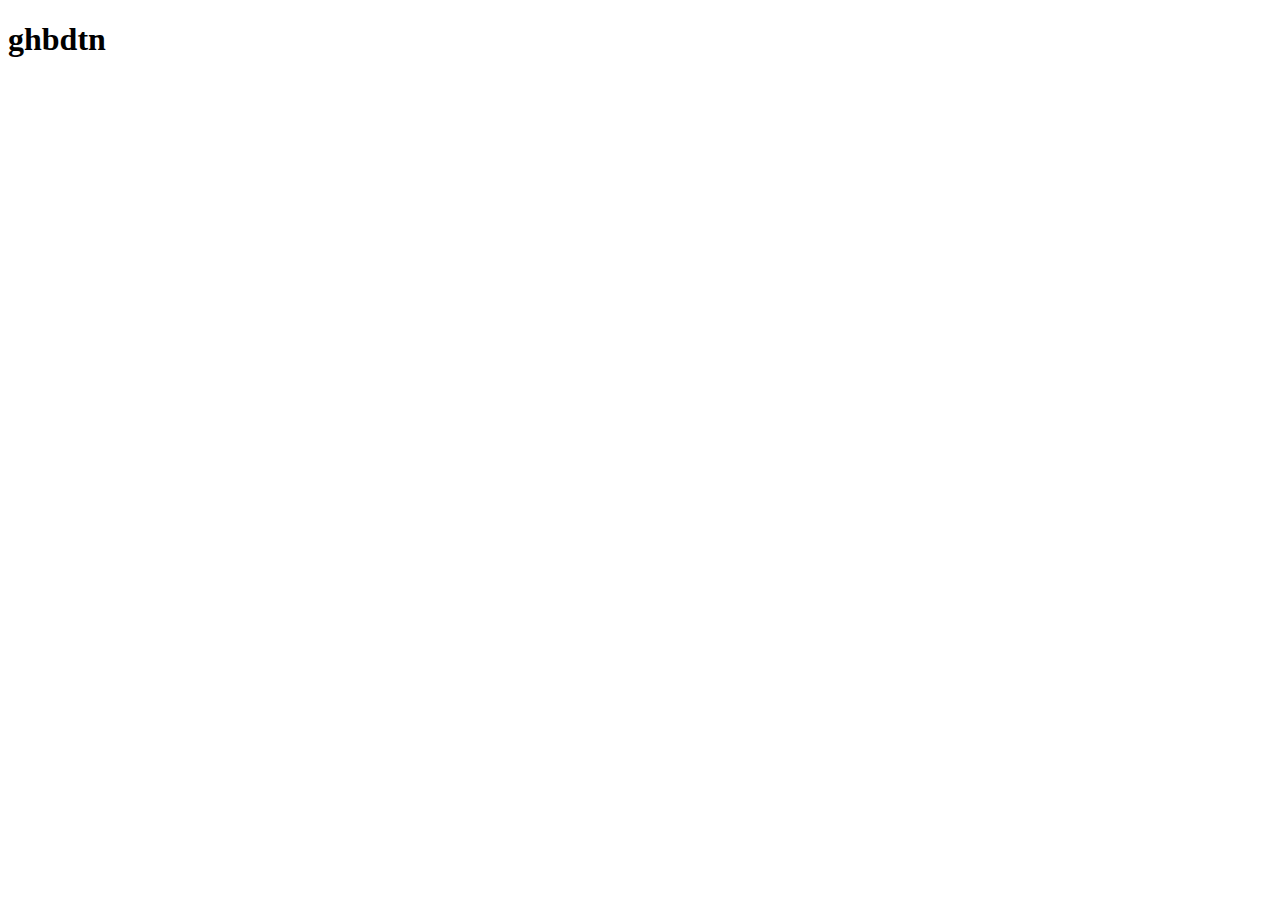
==== index.html @ 113edb32 "init and create dev" ====
<!DOCTYPE html>
<html lang="en">
  <head>
    <meta charset="UTF-8" />
    <meta http-equiv="X-UA-Compatible" content="IE=edge" />
    <meta name="viewport" content="width=device-width, initial-scale=1.0" />
    <title>Document</title>
  </head>
  <body>
    <h1>ghbdtn</h1>
  </body>
</html>
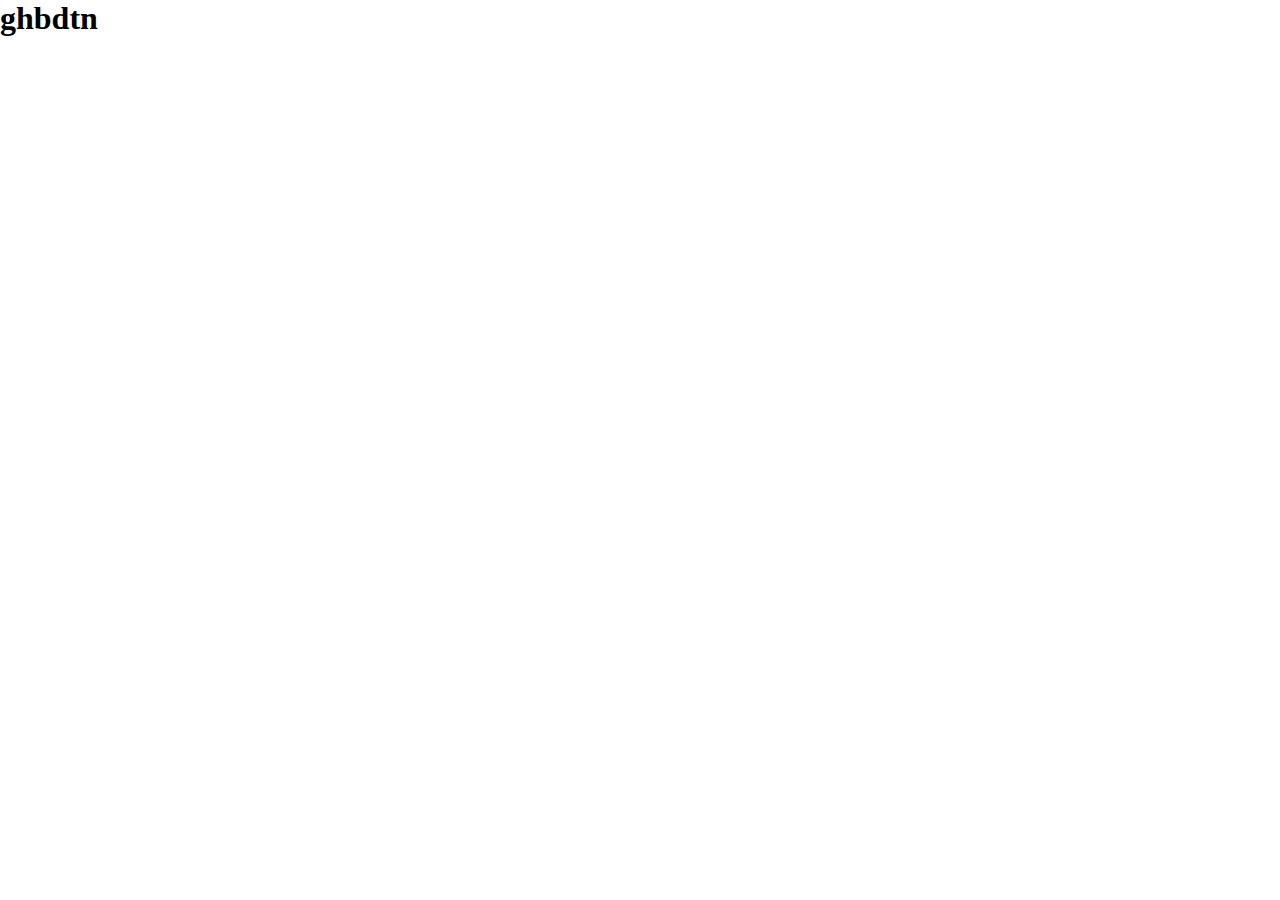
==== commit 00fdbbb9: "run sass compiler" ====
--- a/index.html
+++ b/index.html
@@ -1,10 +1,11 @@
 <!DOCTYPE html>
-<html lang="en">
+<html lang="ru">
   <head>
     <meta charset="UTF-8" />
     <meta http-equiv="X-UA-Compatible" content="IE=edge" />
     <meta name="viewport" content="width=device-width, initial-scale=1.0" />
-    <title>Document</title>
+    <title>Красота-Здоровье</title>
+    <link rel="stylesheet" href="css/style.css" />
   </head>
   <body>
     <h1>ghbdtn</h1>
--- a/css/style.css
+++ b/css/style.css
@@ -0,0 +1,8 @@
+*,
+*::before,
+*::after {
+  padding: 0px;
+  margin: 0px;
+  border: 0px;
+  box-sizing: border-box;
+}/*# sourceMappingURL=style.css.map */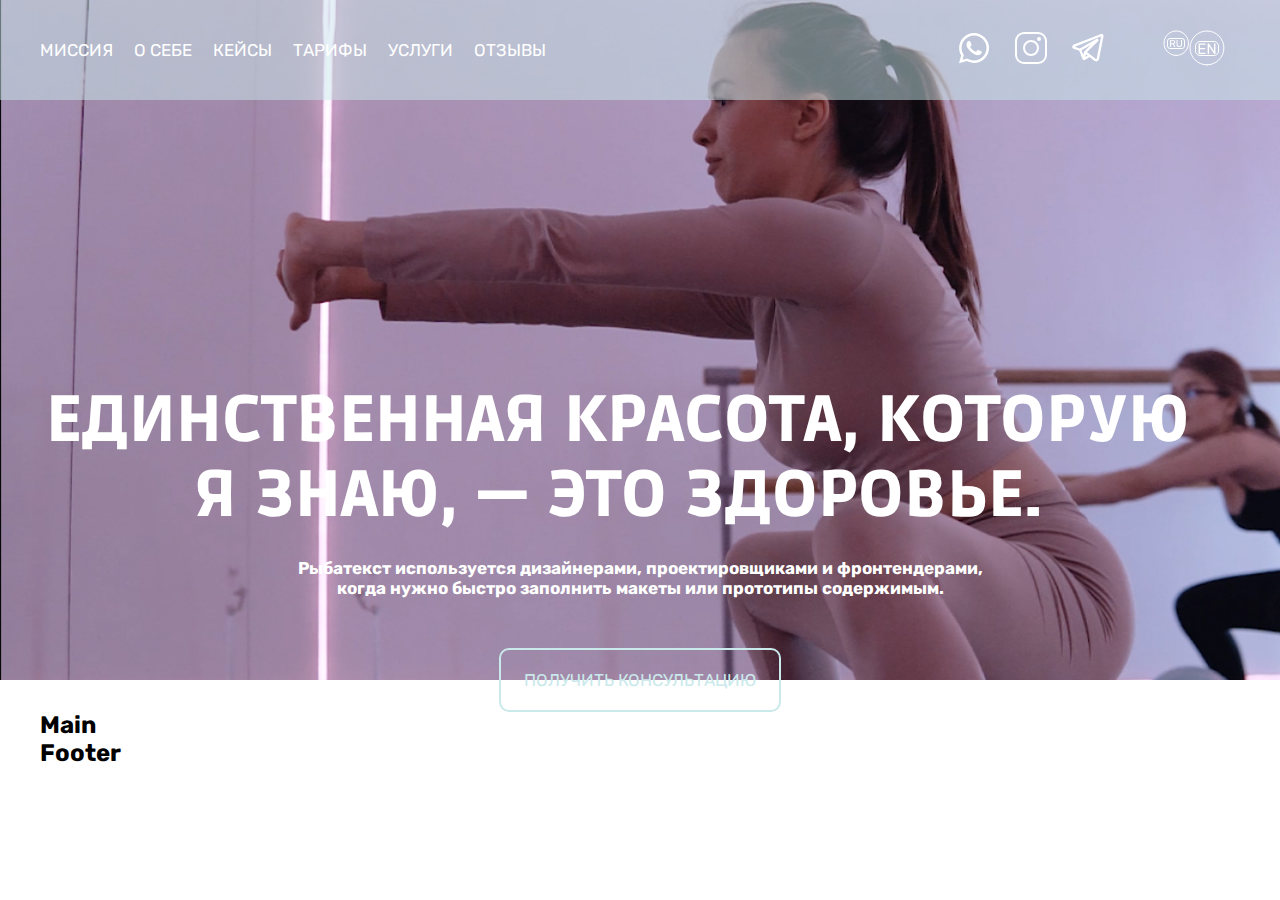
==== commit 0ce86153: "create Header" ====
--- a/index.html
+++ b/index.html
@@ -5,9 +5,86 @@
     <meta http-equiv="X-UA-Compatible" content="IE=edge" />
     <meta name="viewport" content="width=device-width, initial-scale=1.0" />
     <title>Красота-Здоровье</title>
+    <link rel="preconnect" href="https://fonts.googleapis.com" />
+    <link rel="preconnect" href="https://fonts.gstatic.com" crossorigin />
+    <link href="https://fonts.googleapis.com/css2?family=Rubik:wght@300;400;500;600;700&display=swap" rel="stylesheet" />
+    <link rel="preconnect" href="https://fonts.googleapis.com" />
+    <link rel="preconnect" href="https://fonts.gstatic.com" crossorigin />
+    <link href="https://fonts.googleapis.com/css2?family=Ruda:wght@700;800;900&display=swap" rel="stylesheet" />
+
+    <link rel="stylesheet" href="css/normalize.css" />
     <link rel="stylesheet" href="css/style.css" />
   </head>
   <body>
-    <h1>ghbdtn</h1>
+    <header class="header">
+      <div class="header__navbar navbar-header">
+        <div class="navbar-header__menu menu">
+          <div class="container">
+            <button type="button" class="menu__icon icon-menu">
+              <span class="menu__icon-toggle">☰</span>
+              <!-- <span class="menu-button__line"></span>
+                  <span class="menu-button__line"></span>
+                  <span class="menu-button__line"></span> -->
+            </button>
+            <!-- /.button -->
+            <nav class="menu__body">
+              <ul class="menu__list">
+                <li class="menu__item"><a href="#" class="menu__link">Миссия</a></li>
+                <li class="menu__item"><a href="#" class="menu__link">о себе</a></li>
+                <li class="menu__item"><a href="#" class="menu__link">кейсы</a></li>
+                <li class="menu__item"><a href="#" class="menu__link">тарифы</a></li>
+                <li class="menu__item"><a href="#" class="menu__link">услуги</a></li>
+                <li class="menu__item"><a href="#" class="menu__link">отзывы</a></li>
+              </ul>
+            </nav>
+            <div class="menu__wrapper">
+              <div class="menu__social social">
+                <a class="menu__social-link" href=""><img src="img/icons/whatsapp-svgrepo-com 1.svg" alt="icon whatsapp" /></a>
+                <a class="menu__social-link" href=""><img src="img/icons/instagram-svgrepo-com 1.svg" alt="icon instagram" /></a>
+                <a class="menu__social-link" href=""><img src="img/icons/telegram-svgrepo-com 1.svg" alt="icon telegram" /></a>
+              </div>
+              <div class="menu__lang">
+                <div class="menu__lang-block menu__lang-ru">
+                  <a class="menu__lang-link" href=""><img src="img/icons/ru.svg" alt="" /></a>
+                </div>
+
+                <div class="menu__lang-block menu__lang-en">
+                  <a class="menu__lang-link" href=""><img src="img/icons/eng.svg" alt="" /></a>
+                </div>
+              </div>
+            </div>
+          </div>
+          <!-- /.container -->
+        </div>
+      </div>
+      <!-- /.header__navbar -->
+      <div class="header__hero header-hero">
+        <div class="container">
+          <h1 class="header-hero__title">Единственная красота, которую я знаю, — это здоровье.</h1>
+          <div class="header-hero__text">
+            <p class="header-hero__descr">
+              Рыбатекст используется дизайнерами, проектировщиками и фронтендерами, когда нужно быстро заполнить макеты или прототипы содержимым.
+            </p>
+          </div>
+          <button class="header-hero__button button">
+            <a href="#" class="header-hero__link">получить консультацию</a>
+          </button>
+        </div>
+      </div>
+      <!-- /.hero -->
+      <div class="header__background">
+        <img class="header__background-image" src="img/header-bacground.jpg" alt="" />
+      </div>
+    </header>
+    <!-- /.header -->
+    <main class="main">
+      <div class="container"><h2>Main</h2></div>
+    </main>
+    <!-- /.main -->
+    <footer class="footer">
+      <div class="container"><h2>Footer</h2></div>
+    </footer>
+    <!-- /. footer -->
+    <script src="./js/script.js"></script>
   </body>
 </html>
--- a/css/style.css
+++ b/css/style.css
@@ -5,4 +5,161 @@
   margin: 0px;
   border: 0px;
   box-sizing: border-box;
+}
+* img,
+*::before img,
+*::after img {
+  width: 100%;
+  height: 100%;
+  -o-object-fit: contain;
+     object-fit: contain;
+}
+
+body,
+html {
+  overflow-x: hidden;
+  font-family: "Rubik", sans-serif;
+}
+
+.container {
+  width: 1200px;
+  margin: 0 auto;
+}
+
+li {
+  list-style-type: none;
+}
+
+a {
+  text-decoration: none;
+}
+
+input,
+button {
+  outline: none;
+  border: none;
+  cursor: pointer;
+}
+
+.header__navbar {
+  position: absolute;
+  top: 0;
+  left: 50%;
+  transform: translate(-50%, 0);
+  width: 100%;
+  z-index: 10;
+}
+.header__background {
+  position: absolute;
+  top: 0;
+  left: 0;
+  z-index: 1;
+  width: 100%;
+}
+.header__background-image {
+  width: 100%;
+}
+.header__hero {
+  padding-top: 383px;
+  text-align: center;
+}
+.header__hero .container {
+  position: relative;
+  z-index: 10;
+}
+.header-hero {
+  text-align: center;
+  color: #fff;
+}
+.header-hero__title {
+  width: 1155px;
+  margin-top: 0;
+  margin-bottom: 25px;
+  font-family: "Ruda";
+  font-weight: 900;
+  font-size: 65px;
+  line-height: 75px;
+  text-transform: uppercase;
+}
+.header-hero__text {
+  width: 688px;
+  margin: 0 auto;
+  margin-bottom: 50px;
+}
+.header-hero__descr {
+  font-family: "Rubik";
+  font-weight: 700;
+  font-size: 17px;
+  line-height: 20px;
+}
+.header-hero__button {
+  border: 2px solid #CAE9EB;
+  background: transparent;
+  border-radius: 10px;
+  padding: 20px 23px;
+  font-family: "Rubik";
+  font-weight: 400;
+  font-size: 17px;
+  line-height: 20px;
+  text-align: center;
+  text-transform: uppercase;
+}
+.header-hero__link {
+  color: #CAE9EB;
+}
+
+.navbar-header__menu {
+  padding: 30px 0;
+  background-color: rgba(202, 233, 235, 0.5);
+  color: #FFF;
+}
+.navbar-header__menu .container {
+  display: flex;
+  justify-content: space-between;
+  align-items: center;
+}
+.navbar-header__social {
+  margin-right: 59px;
+}
+
+.menu__link {
+  color: #fff;
+  font-family: "Rubik";
+  font-style: normal;
+  font-weight: 400;
+  font-size: 17px;
+  line-height: 20px;
+  text-align: center;
+  text-transform: uppercase;
+}
+.menu__lang {
+  margin-right: 15px;
+  display: flex;
+  justify-content: space-between;
+  align-items: center;
+}
+.menu__lang-ru {
+  margin-bottom: 10px;
+}
+.menu__list {
+  display: flex;
+  justify-content: space-between;
+  align-items: center;
+}
+.menu__item:not(:last-child) {
+  margin-right: 21px;
+}
+.menu__wrapper {
+  display: flex;
+  justify-content: space-between;
+  align-items: center;
+}
+.menu__social {
+  display: flex;
+  justify-content: space-between;
+  width: 146px;
+  margin-right: 59px;
+}
+.menu__icon {
+  display: none;
 }/*# sourceMappingURL=style.css.map */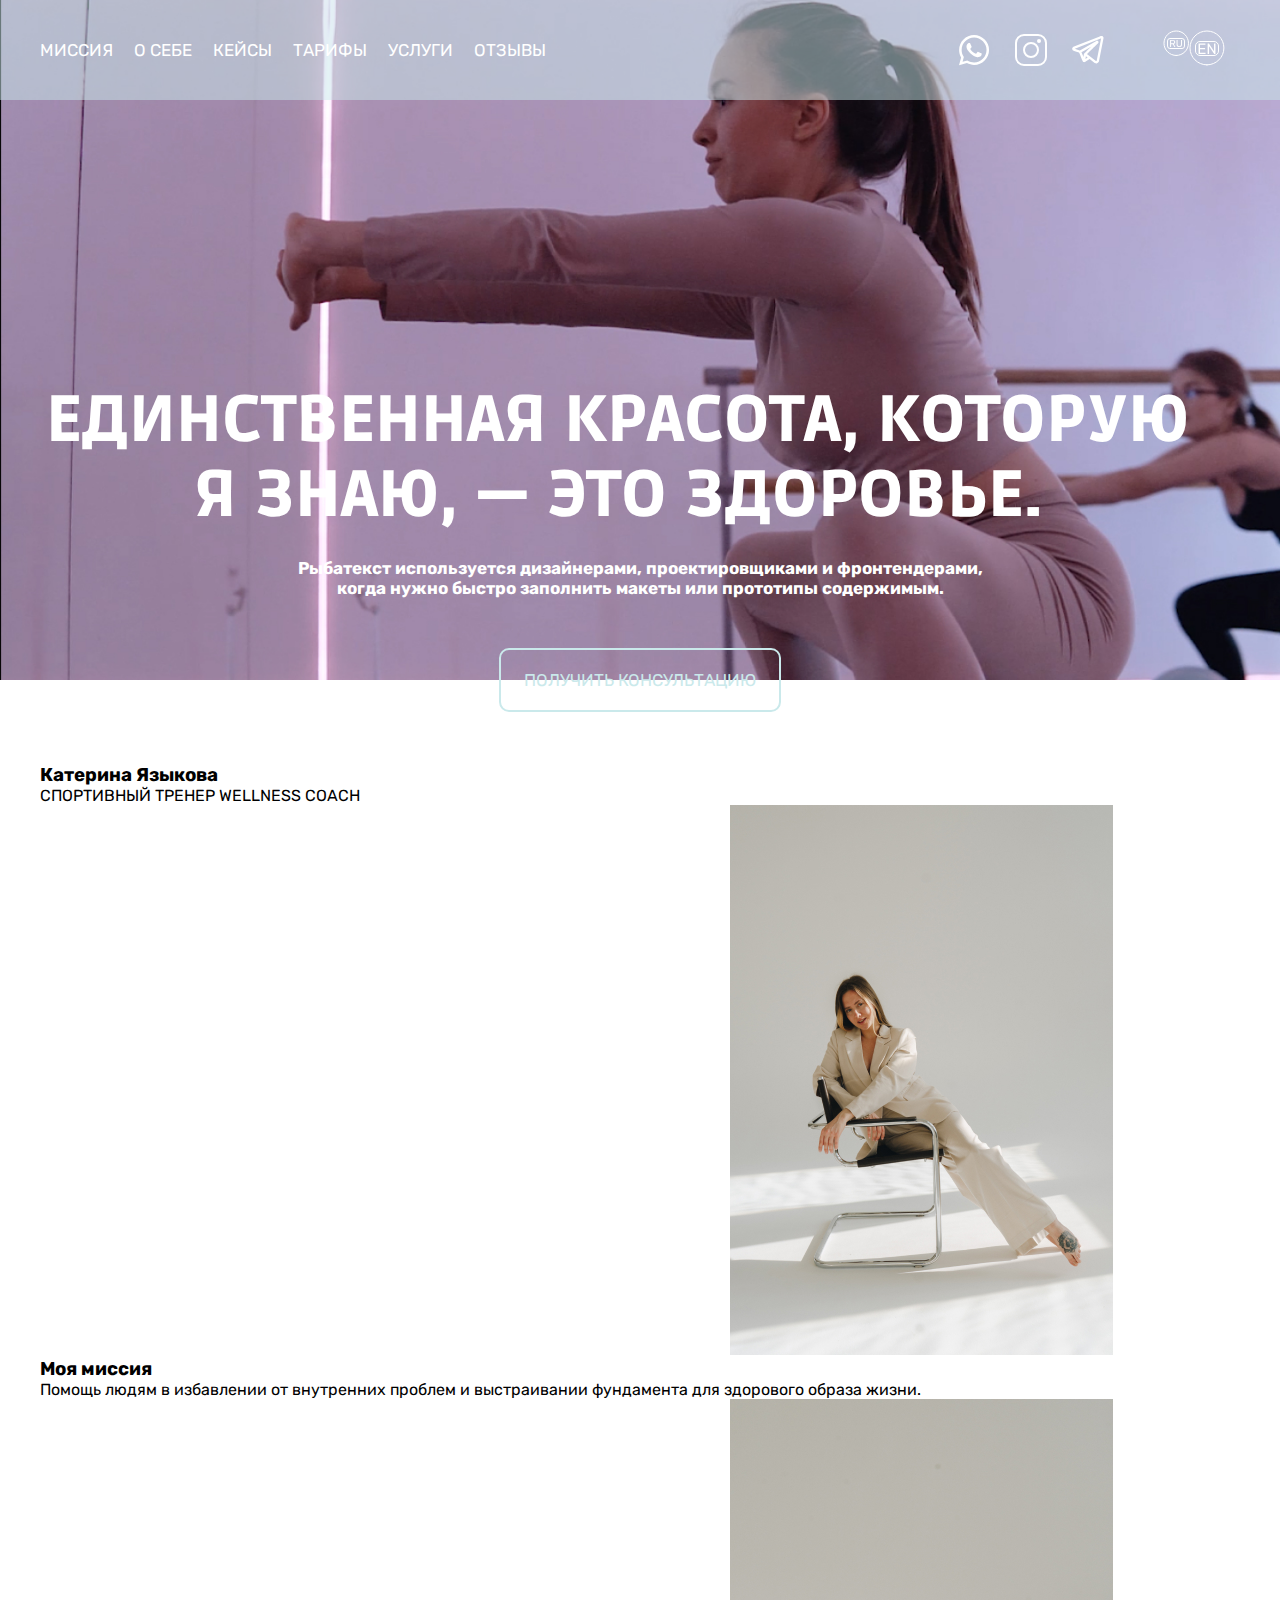
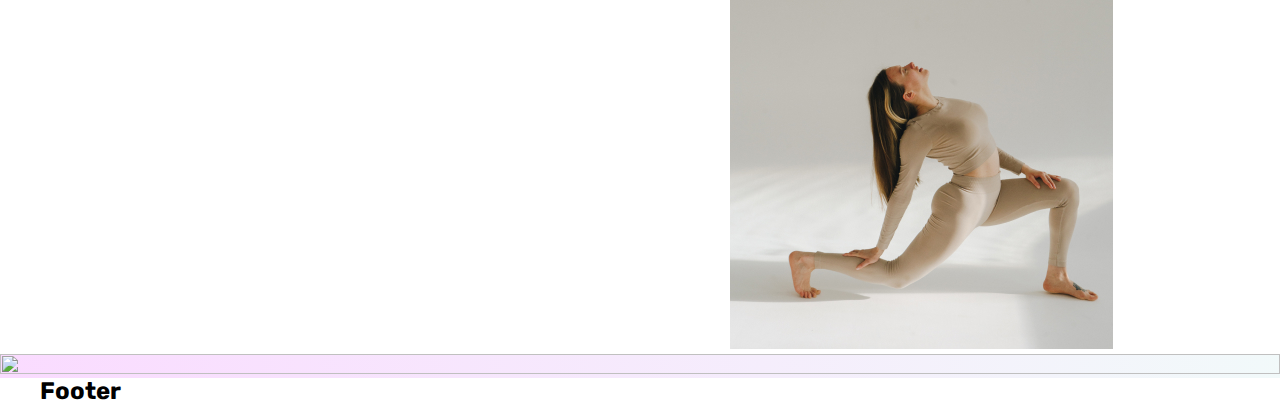
==== commit 4a36f6e1: "create structure Main" ====
--- a/index.html
+++ b/index.html
@@ -73,12 +73,56 @@
       </div>
       <!-- /.hero -->
       <div class="header__background">
-        <img class="header__background-image" src="img/header-bacground.jpg" alt="" />
+        <img class="header__background-image" src="img/header-background.jpg" alt="" />
       </div>
     </header>
     <!-- /.header -->
     <main class="main">
-      <div class="container"><h2>Main</h2></div>
+      <section class="main__bio bio">
+        <div class="container">
+          <div class="bio__block">
+            <div class="bio__name">
+              <h3 class="bio__name-tile">Катерина Языкова</h3>
+              <p class="bio__name-text">‌СПОРТИВНЫЙ ТРЕНЕР WELLNESS COACH</p>
+              <img src="./img/bio-01.jpg" alt="name-tile" class="bio__name-img bio-picture" />
+            </div>
+            <!-- /.bio__name -->
+            <div class="bio__mission">
+              <h3 class="bio__mission-tile">Моя миссия</h3>
+              <p class="bio__mission-text">‌‌Помощь людям в избавлении от внутренних проблем и выстраивании фундамента для здорового образа жизни.</p>
+              <img src="./img/bio-02.jpg" alt="ission-tile" class="bio__mission-img bio-picture" />
+            </div>
+            <!-- /.bio__mission -->
+          </div>
+          <!-- /.bio__block -->
+          <div class="bio__about"></div>
+          <!-- /.bio__about -->
+        </div>
+        <!-- /.container-bio -->
+        <div class="bio__background">
+          <img src="" alt="" class="bio__background-img" />
+        </div>
+        <!-- / bio__background -->
+      </section>
+      <!-- /section main__bio -->
+      <section class="main__cert cert"></section>
+      <!-- /.main__cert -->
+      <section class="main__work work"></section>
+      <!-- /.main__work -->
+      <section class="main__cases cases"></section>
+      <!-- /.main__cases -->
+      <section class="main__coworks coworks"></section>
+      <!-- /.main__coworker -->
+      <section class="main__formats formats"></section>
+      <!-- /.main__formats -->
+      <section class="main__consult consult"></section>
+      <!-- /.main__consult -->
+      <section class="main__single single"></section>
+      <!-- /.main__single -->
+      <section class="main__video video"></section>
+      <!-- /.main__video -->
+      <section class="main__review review"></section>
+      <!-- /.main__review -->
     </main>
     <!-- /.main -->
     <footer class="footer">
--- a/css/style.css
+++ b/css/style.css
@@ -6,9 +6,8 @@
   border: 0px;
   box-sizing: border-box;
 }
-* img,
-*::before img,
-*::after img {
+
+img {
   width: 100%;
   height: 100%;
   -o-object-fit: contain;
@@ -19,6 +18,10 @@
 html {
   overflow-x: hidden;
   font-family: "Rubik", sans-serif;
+}
+
+h1 {
+  margin: 0;
 }
 
 .container {
@@ -41,58 +44,7 @@
   cursor: pointer;
 }
 
-.header__navbar {
-  position: absolute;
-  top: 0;
-  left: 50%;
-  transform: translate(-50%, 0);
-  width: 100%;
-  z-index: 10;
-}
-.header__background {
-  position: absolute;
-  top: 0;
-  left: 0;
-  z-index: 1;
-  width: 100%;
-}
-.header__background-image {
-  width: 100%;
-}
-.header__hero {
-  padding-top: 383px;
-  text-align: center;
-}
-.header__hero .container {
-  position: relative;
-  z-index: 10;
-}
-.header-hero {
-  text-align: center;
-  color: #fff;
-}
-.header-hero__title {
-  width: 1155px;
-  margin-top: 0;
-  margin-bottom: 25px;
-  font-family: "Ruda";
-  font-weight: 900;
-  font-size: 65px;
-  line-height: 75px;
-  text-transform: uppercase;
-}
-.header-hero__text {
-  width: 688px;
-  margin: 0 auto;
-  margin-bottom: 50px;
-}
-.header-hero__descr {
-  font-family: "Rubik";
-  font-weight: 700;
-  font-size: 17px;
-  line-height: 20px;
-}
-.header-hero__button {
+button {
   border: 2px solid #CAE9EB;
   background: transparent;
   border-radius: 10px;
@@ -104,6 +56,75 @@
   text-align: center;
   text-transform: uppercase;
 }
+
+@media (min-width: 992px) and (max-width: 1199.98px) {
+  .container {
+    width: 1000px;
+  }
+}
+@media (min-width: 768px) and (max-width: 991.98px) {
+  .container {
+    width: 800px;
+  }
+}
+.header {
+  height: 765px;
+  overflow: hidden;
+  position: relative;
+}
+.header__navbar {
+  position: absolute;
+  top: 0;
+  left: 50%;
+  transform: translate(-50%, 0);
+  width: 100%;
+  z-index: 10;
+}
+.header__background {
+  position: absolute;
+  top: 0;
+  left: 0;
+  z-index: 1;
+  width: 100%;
+}
+.header__background-image {
+  width: 100%;
+  height: 100%;
+  -o-object-fit: cover;
+     object-fit: cover;
+}
+.header__hero {
+  padding-top: 383px;
+  text-align: center;
+}
+.header__hero .container {
+  position: relative;
+  z-index: 10;
+}
+.header-hero {
+  text-align: center;
+  color: #fff;
+}
+.header-hero__title {
+  width: 1155px;
+  margin-bottom: 25px;
+  font-family: "Ruda";
+  font-weight: 900;
+  font-size: 65px;
+  line-height: 75px;
+  text-transform: uppercase;
+}
+.header-hero__text {
+  width: 688px;
+  margin: 0 auto;
+  margin-bottom: 50px;
+}
+.header-hero__descr {
+  font-family: "Rubik";
+  font-weight: 700;
+  font-size: 17px;
+  line-height: 20px;
+}
 .header-hero__link {
   color: #CAE9EB;
 }
@@ -162,4 +183,43 @@
 }
 .menu__icon {
   display: none;
+}
+
+@media (min-width: 992px) and (max-width: 1199.98px) {
+  .header__hero {
+    padding-top: 300px;
+  }
+  .header-hero__title {
+    width: 800px;
+    font-size: 45px;
+    line-height: 1.15;
+    margin: 0 auto;
+    margin-bottom: 25px;
+  }
+  .header-hero__text {
+    width: 688px;
+    margin: 0 auto;
+    margin-bottom: 50px;
+  }
+  .header-hero__descr {
+    font-family: "Rubik";
+    font-weight: 700;
+    font-size: 17px;
+    line-height: 20px;
+  }
+}
+.bio-picture {
+  position: relative;
+  width: 383px;
+  height: 550px;
+  z-index: 10;
+  width: 1762px;
+}
+.bio__background {
+  width: 100%;
+}
+.bio__background-img {
+  width: 100%;
+  height: 100%;
+  background: linear-gradient(90deg, rgba(235, 111, 255, 0.25) 0%, rgba(202, 233, 235, 0.25) 100%);
 }/*# sourceMappingURL=style.css.map */